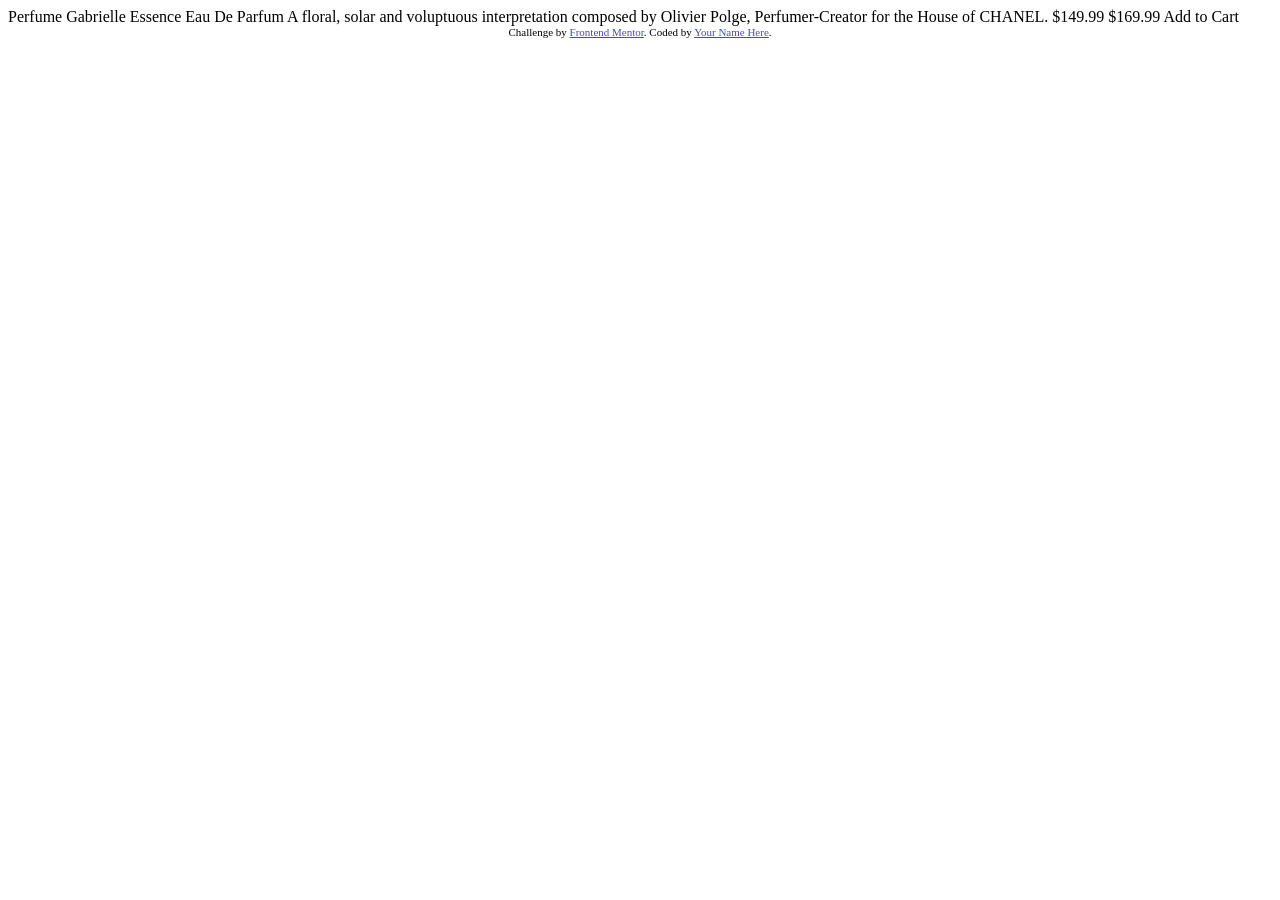
==== index-template.html @ 337748c6 "Iniciando projeto" ====
<!DOCTYPE html>
<html lang="en">
<head>
  <meta charset="UTF-8">
  <meta name="viewport" content="width=device-width, initial-scale=1.0"> <!-- displays site properly based on user's device -->

  <link rel="icon" type="image/png" sizes="32x32" href="./images/favicon-32x32.png">
  
  <title>Frontend Mentor | Product preview card component</title>

  <!-- Feel free to remove these styles or customise in your own stylesheet 👍 -->
  <style>
    .attribution { font-size: 0.6875rem; text-align: center; }
    .attribution a { color: hsl(228, 45%, 44%); }
  </style>
</head>
<body>

  Perfume

  Gabrielle Essence Eau De Parfum

  A floral, solar and voluptuous interpretation composed by Olivier Polge, 
  Perfumer-Creator for the House of CHANEL.

  $149.99
  $169.99

  Add to Cart
  
  <footer class="attribution">
    Challenge by <a href="https://www.frontendmentor.io?ref=challenge">Frontend Mentor</a>. 
    Coded by <a href="#">Your Name Here</a>.
  </footer>
</body>
</html>
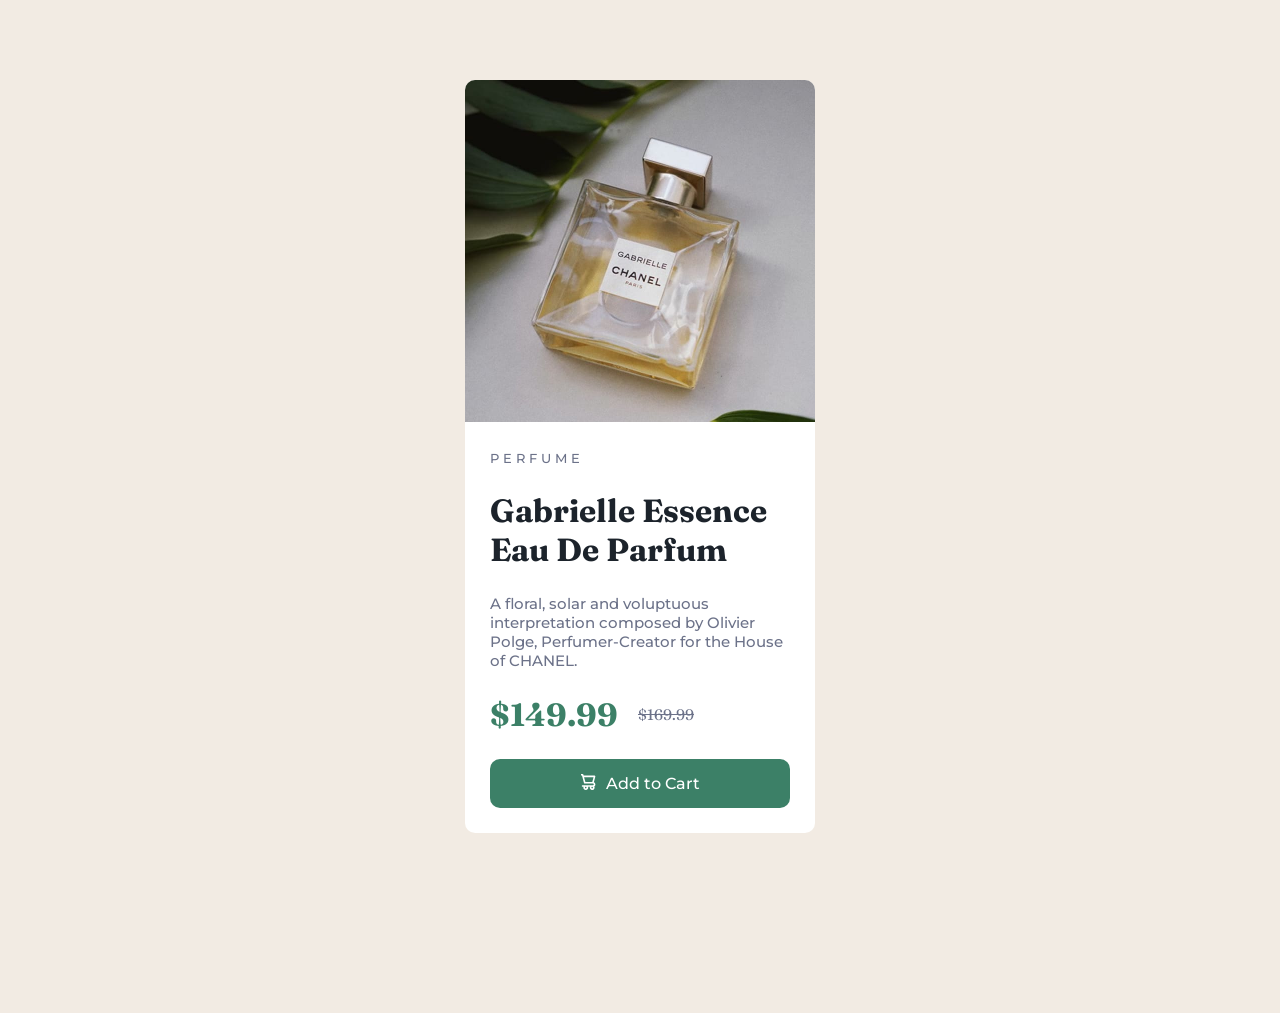
==== commit 21b34d74: "Atualizando o nome dos arquivos" ====
--- a/index-template.html
+++ b/index-template.html
@@ -1,36 +1,44 @@
 <!DOCTYPE html>
-<html lang="en">
+<html lang="pt-br">
 <head>
-  <meta charset="UTF-8">
-  <meta name="viewport" content="width=device-width, initial-scale=1.0"> <!-- displays site properly based on user's device -->
-
-  <link rel="icon" type="image/png" sizes="32x32" href="./images/favicon-32x32.png">
-  
-  <title>Frontend Mentor | Product preview card component</title>
-
-  <!-- Feel free to remove these styles or customise in your own stylesheet 👍 -->
-  <style>
-    .attribution { font-size: 0.6875rem; text-align: center; }
-    .attribution a { color: hsl(228, 45%, 44%); }
-  </style>
+    <meta charset="UTF-8">
+    <meta name="viewport" content="width=device-width, initial-scale=1.0">
+    <link rel="shortcut icon" href="images/favicon-32x32.png" type="image/x-icon">
+    <link rel="preconnect" href="https://fonts.googleapis.com">
+    <link rel="preconnect" href="https://fonts.gstatic.com" crossorigin>
+    <link href="https://fonts.googleapis.com/css2?family=Fraunces:ital,opsz,wght@0,9..144,100..900;1,9..144,100..900&family=Montserrat:ital,wght@0,100..900;1,100..900&display=swap" rel="stylesheet">
+    <link rel="stylesheet" href="style.css">
+    <title>Frontend Mentor | Product preview card component</title>
 </head>
 <body>
+    <main>
+        <article class="card">
+            <picture>
+                <img class="mobile-view" src="./images/image-product-mobile.jpg" alt="Foto do produto">
+                <img class="desktop-view" src="./images/image-product-desktop.jpg" alt="Foto do produto">
+            </picture>
 
-  Perfume
+            <div class="card-content">
 
-  Gabrielle Essence Eau De Parfum
+                <p class="category">PERFUME</p>
 
-  A floral, solar and voluptuous interpretation composed by Olivier Polge, 
-  Perfumer-Creator for the House of CHANEL.
+                <h1>Gabrielle Essence Eau De Parfum</h1>
 
-  $149.99
-  $169.99
+                <p class="description">A floral, solar and voluptuous interpretation composed by Olivier Polge, Perfumer-Creator for the House of CHANEL.</p>
 
-  Add to Cart
-  
-  <footer class="attribution">
-    Challenge by <a href="https://www.frontendmentor.io?ref=challenge">Frontend Mentor</a>. 
-    Coded by <a href="#">Your Name Here</a>.
-  </footer>
+                <div class="price">
+                    <span class="current-price">$149.99</span>
+                    <span class="old-price">$169.99</span>
+                </div>
+
+                <button class="btn">
+                    <img src="./images/icon-cart.svg" alt="">
+                    Add to Cart
+                </button>
+
+            </div>
+
+        </article>
+    </main>
 </body>
-</html>
+</html>
--- a/style.css
+++ b/style.css
@@ -0,0 +1,127 @@
+* {
+    margin: 0;
+    padding: 0;
+    box-sizing: border-box;
+}
+
+:root {
+    --primary1-color: hsl(158, 36%, 37%);
+    --primary2-color: hsl(158, 42%, 18%);
+    --title-color: hsl(212, 21%, 14%);
+    --text-color: hsl(228, 12%, 48%);
+    --cream-color: hsl(30, 38%, 92%);
+    --white-color: hsl(0, 0%, 100%);
+}
+
+.desktop-view {
+    display: none;
+}
+
+body {
+    background-color: var(--cream-color);
+    min-height: 100vh;
+    display: flex;
+    align-items: center; /*vertical*/
+    justify-content: center; /*horizontal*/
+    padding-top: 80px;
+    padding-bottom: 180px;
+}
+
+.card {
+    width: 350px;
+    background-color: var(--white-color);
+    border-radius: 10px; 
+    overflow: hidden; /* a imagem corta e respeita o border radius*/
+}
+
+.mobile-view {
+    width: 100%;
+}
+
+.card-content {
+    display: flex;
+    flex-direction: column;
+    gap: 25px;
+    padding: 25px;
+}
+p, button {
+    font-family: "Montserrat", sans-serif;
+}
+
+p {
+    color: var(--text-color);
+    font-size: .95rem;
+    font-weight: 500;
+}
+
+.category {
+    font-size: .8rem;
+    letter-spacing: 4px;
+}
+
+h1, span {
+    font-family: "Fraunces", serif;
+}
+
+h1 {
+    font-size: 2rem;
+    color: var(--title-color);
+}
+
+.price {
+    display: flex;
+    align-items: flex-start;
+    gap: 20px;
+}
+
+.current-price {
+    color: var(--primary1-color);
+    font-size: 2rem;
+    font-weight: 700;
+}
+
+.old-price {
+    font-size: .95rem;
+    color: var(--text-color);
+    margin-top: 10px;
+    text-decoration: line-through;
+}
+
+.btn {
+    display: flex;
+    justify-content: center;
+    gap: 10px;
+    border: none;
+    border-radius: 10px;
+    background-color: var(--primary1-color);
+    color: var(--white-color);
+    font-size: 1rem;
+    font-weight: 500;
+    padding: 15px 0;
+    transition: .3s;
+}
+
+.btn:hover {
+    background-color: var(--primary2-color);
+}
+
+@media (min-width: 1440px) {
+    .mobile-view {
+        display: none;
+    }
+
+    body {
+        padding: 0;
+    }
+
+    .card {
+        display: flex;
+        width: 600px;
+        height: 450px;
+    }
+
+    .desktop-view {
+        display: block;
+        width: 300px;
+    }
+}
